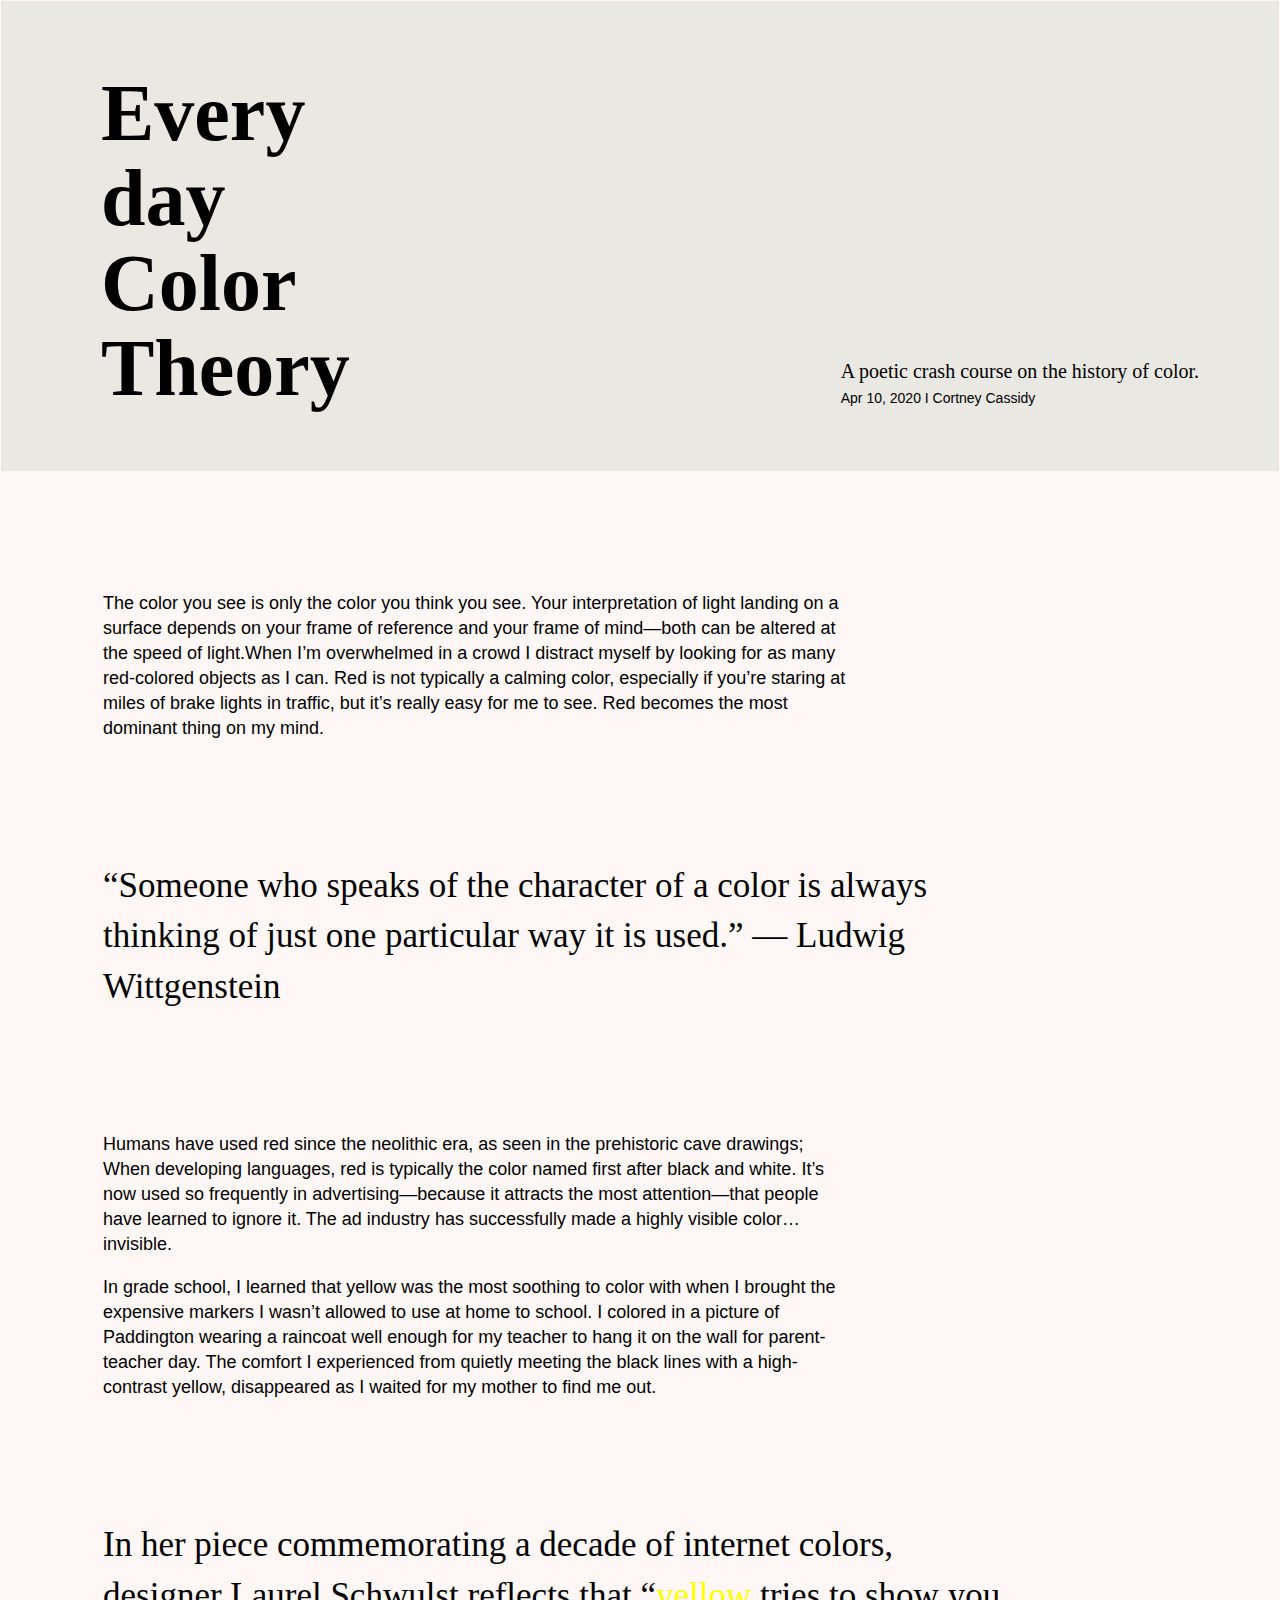
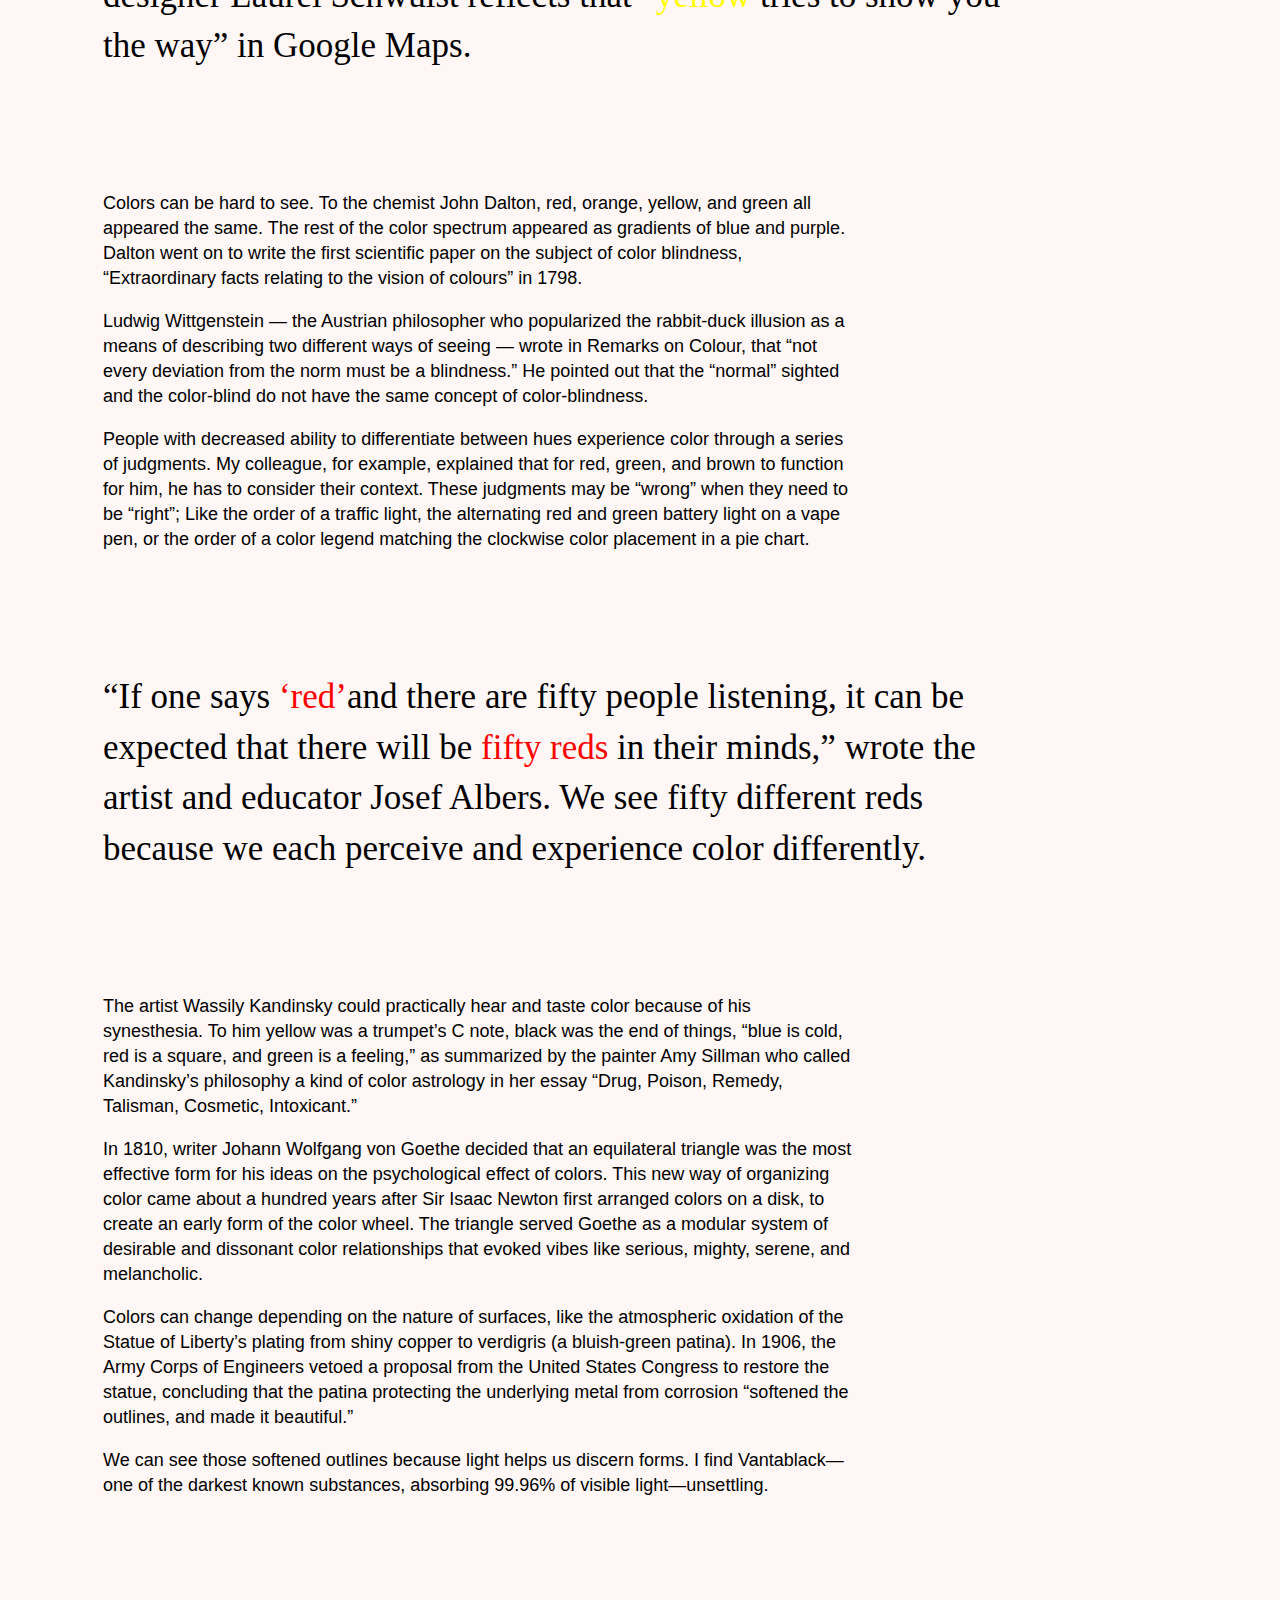
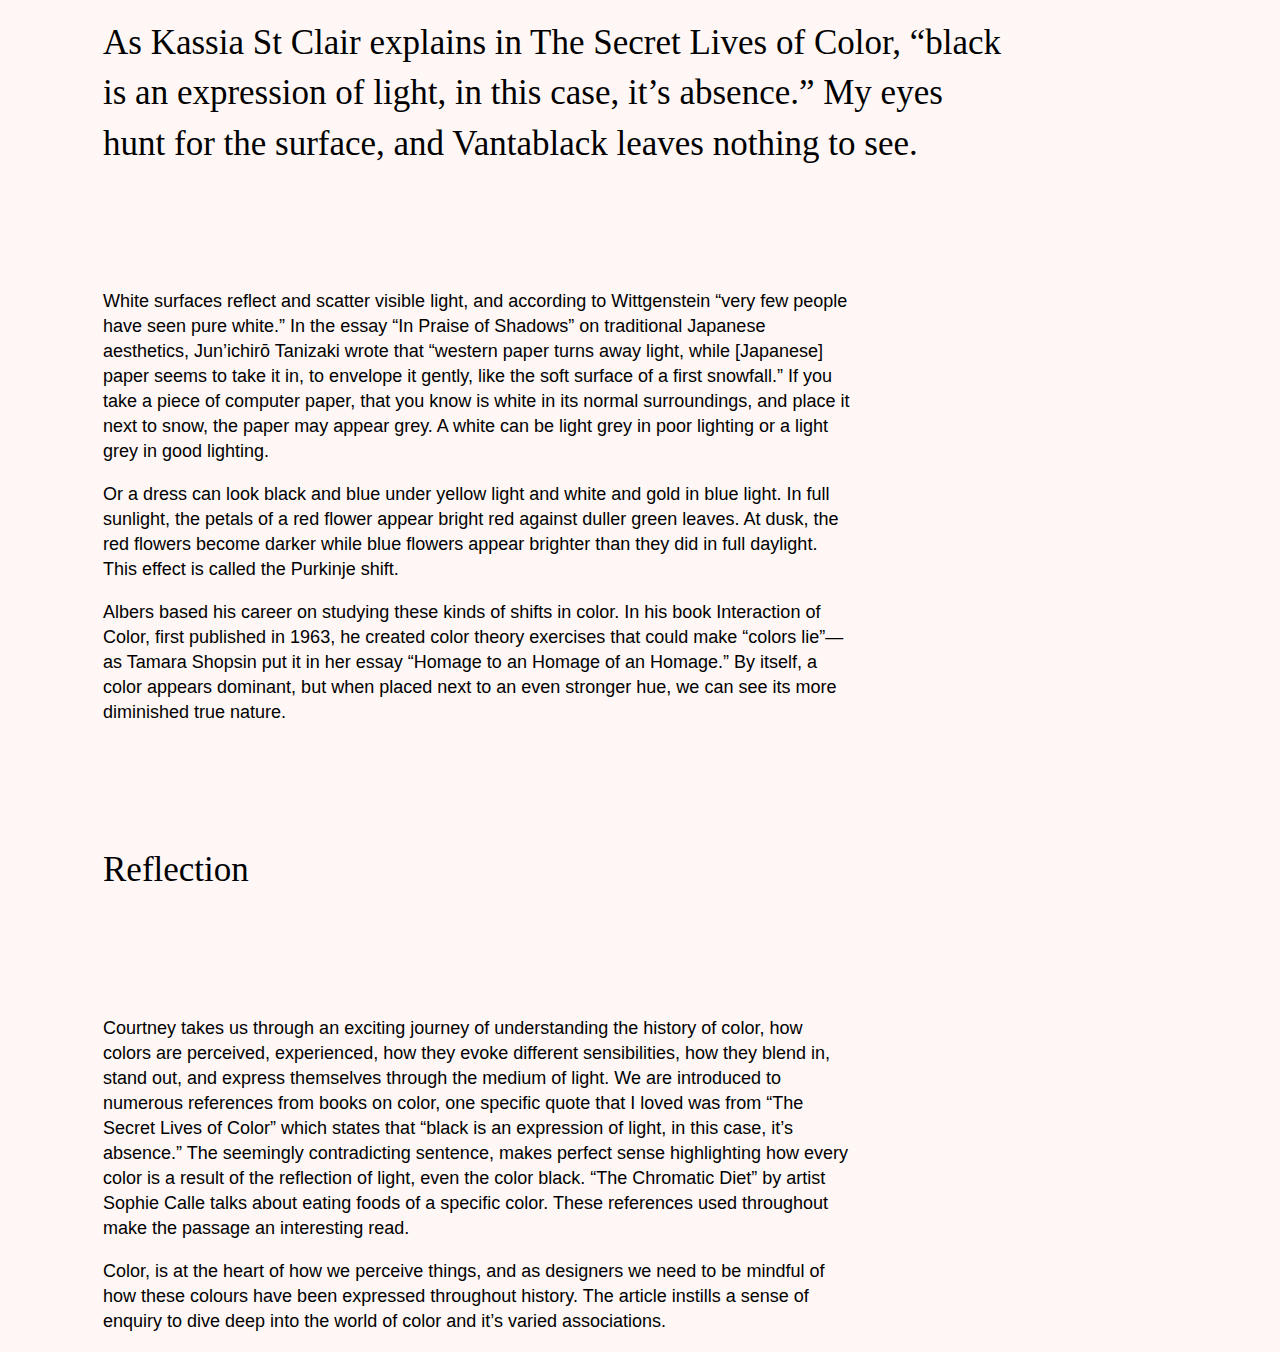
==== color/index.html @ c79f15ef "navigation" ====
<!DOCTYPE html>
<html>

<head>
  <title>Everyday Color Theory</title>
  <link rel="stylesheet" href="style.css" />
  <meta name="viewport" content="width=device-width, initial-scale=1.0">

</head>

<body>
  <div class="heading">
    <h1>Every<br>day <br>Color<br> Theory</h1>
    <p><span id="head">A poetic crash course on the history of color.</span><br> Apr 10, 2020 I Cortney Cassidy</p>
  </div>


  <div class="text">
    <p>The color you see is only the color you think you see. Your interpretation of light landing on a surface
      depends on your frame of reference and your frame of mind—both can be altered at the speed of light.When I’m
      overwhelmed in a crowd I distract myself by looking for as many red-colored objects as I can. Red is not
      typically a calming color, especially if you’re staring at miles of brake lights in traffic, but it’s really
      easy for me to see. Red becomes the most dominant thing on my mind.
    </p>

    <p1 class="topic">“Someone who speaks of the character of a color is always thinking of just one particular way it is used.”
      — Ludwig Wittgenstein
    </p1>

    <p>Humans have used red since the neolithic era, as seen in the prehistoric cave drawings; When developing
      languages, red is typically the color named first after black and white. It’s now used so frequently in
      advertising—because it attracts the most attention—that people have learned to ignore it. The ad industry has
      successfully made a highly visible color…invisible.
    </p>
    <p>In grade school, I learned that yellow was the most soothing to color with when I brought the expensive markers
      I wasn’t allowed to use at home to school. I colored in a picture of Paddington wearing a raincoat well enough
      for my teacher to hang it on the wall for parent-teacher day. The comfort I experienced from quietly meeting the
      black lines with a high-contrast yellow, disappeared as I waited for my mother to find me out.
    </p>

    <p1 >In her piece commemorating a decade of internet colors, designer Laurel Schwulst reflects that “<span id="yellow">yellow</span> tries
      to show you the way” in Google Maps.
    </p1>


    <p>Colors can be hard to see. To the chemist John Dalton, red, orange, yellow, and green all appeared the same.
      The rest of the color spectrum appeared as gradients of blue and purple. Dalton went on to write the first
      scientific paper on the subject of color blindness, “Extraordinary facts relating to the vision of colours” in
      1798.
    </p>
    <p>Ludwig Wittgenstein — the Austrian philosopher who popularized the rabbit-duck illusion as a means of
      describing two different ways of seeing — wrote in Remarks on Colour, that “not every deviation from the norm
      must be a blindness.” He pointed out that the “normal” sighted and the color-blind do not have the same concept
      of color-blindness.
    </p>
    <p>People with decreased ability to differentiate between hues experience color through a series of judgments. My
      colleague, for example, explained that for red, green, and brown to function for him, he has to consider their
      context. These judgments may be “wrong” when they need to be “right”; Like the order of a traffic light, the
      alternating red and green battery light on a vape pen, or the order of a color legend matching the clockwise
      color placement in a pie chart.
    </p>

    <p1 >“If one says <span class="red">‘red’</span>and there are fifty people listening, it can be expected that there will be <span class="red">fifty reds</span> in
      their minds,” wrote the artist and educator Josef Albers. We see fifty different reds because we each perceive
      and experience color differently.
    </p1>

    <p>The artist Wassily Kandinsky could practically hear and taste color because of his synesthesia. To him yellow
      was a trumpet’s C note, black was the end of things, “blue is cold, red is a square, and green is a feeling,” as
      summarized by the painter Amy Sillman who called Kandinsky’s philosophy a kind of color astrology in her essay
      “Drug, Poison, Remedy, Talisman, Cosmetic, Intoxicant.”
    </p>
    <p> In 1810, writer Johann Wolfgang von Goethe decided that an equilateral triangle was the most effective form
      for his ideas on the psychological effect of colors. This new way of organizing color came about a hundred years
      after Sir Isaac Newton first arranged colors on a disk, to create an early form of the color wheel. The triangle
      served Goethe as a modular system of desirable and dissonant color relationships that evoked vibes like serious,
      mighty, serene, and melancholic.
    </p>
    <p>Colors can change depending on the nature of surfaces, like the atmospheric oxidation of the Statue of
      Liberty’s plating from shiny copper to verdigris (a bluish-green patina). In 1906, the Army Corps of Engineers
      vetoed a proposal from the United States Congress to restore the statue, concluding that the patina protecting
      the underlying metal from corrosion “softened the outlines, and made it beautiful.”
    </p>
    <p>We can see those softened outlines because light helps us discern forms. I find Vantablack—one of the darkest
      known substances, absorbing 99.96% of visible light—unsettling.
    </p>

    <p1 >As Kassia St Clair explains in The Secret Lives of Color, “black is an expression of light, in this case, it’s
      absence.” My eyes hunt for the surface, and Vantablack leaves nothing to see.
    </p1>

    <p> White surfaces reflect and scatter visible light, and according to Wittgenstein “very few people have seen
      pure white.” In the essay “In Praise of Shadows” on traditional Japanese aesthetics, Jun’ichirō Tanizaki wrote
      that “western paper turns away light, while [Japanese] paper seems to take it in, to envelope it gently, like
      the soft surface of a first snowfall.” If you take a piece of computer paper, that you know is white in its
      normal surroundings, and place it next to snow, the paper may appear grey. A white can be light grey in poor
      lighting or a light grey in good lighting.
    </p>
    <p>Or a dress can look black and blue under yellow light and white and gold in blue light. In full sunlight, the
      petals of a red flower appear bright red against duller green leaves. At dusk, the red flowers become darker
      while blue flowers appear brighter than they did in full daylight. This effect is called the Purkinje shift.
    </p>
    <p>Albers based his career on studying these kinds of shifts in color. In his book Interaction of Color, first
      published in 1963, he created color theory exercises that could make “colors lie”—as Tamara Shopsin put it in
      her essay “Homage to an Homage of an Homage.” By itself, a color appears dominant, but when placed next to an
      even stronger hue, we can see its more diminished true nature.
    </p>

    <p1 class="topic">Reflection</p1>

    <p>Courtney takes us through an exciting journey of understanding the history of color, how colors are perceived,
      experienced, how they evoke different sensibilities, how they blend in, stand out, and express themselves
      through the medium of light. We are introduced to numerous references from books on color, one specific quote
      that I loved was from “The Secret Lives of Color” which states that “black is an expression of light, in this
      case, it’s absence.” The seemingly contradicting sentence, makes perfect sense highlighting how every color is a
      result of the reflection of light, even the color black. “The Chromatic Diet” by artist Sophie Calle talks about
      eating foods of a specific color. These references used throughout make the passage an interesting read.
    </p>
    <p>Color, is at the heart of how we perceive things, and as designers we need to be mindful of how these colours
      have been expressed throughout history. The article instills a sense of enquiry to dive deep into the world of
      color and it’s varied associations.
    </p>
  </div>

</body>

</html>
---- color/style.css ----
@font-face {
  font-family: 'ClashDisplay-Medium';
  src: url('fonts/ClashDisplay-Medium.woff2') format('woff2'),
       url('fonts/ClashDisplay-Medium.woff') format('woff'),
       url('fonts/ClashDisplay-Medium.ttf') format('truetype');
       font-weight: 500;
       font-display: swap;
       font-style: normal;
}

@font-face {
  font-family: 'ClashDisplay-Semibold';
  src: url('../fonts/ClashDisplay-Semibold.woff2') format('woff2'),
       url('../fonts/ClashDisplay-Semibold.woff') format('woff'),
       url('../fonts/ClashDisplay-Semibold.ttf') format('truetype');
       font-weight: 600;
       font-display: swap;
       font-style: normal;
}


h1{
  font-family: ClashDisplay-Semibold;
  font-style: normal;
  font-size: 80px;
  position: absolute;
  bottom: 60px;
  left:100px;
  margin: 0px;
  line-height: 85px;
}

.heading{
  margin: -7px;
  position: relative;
  height: 470px;
  background-color:#EAE8E3 ;
  margin-bottom: 120px;
}



.heading p{
  font-family: Arial,sans-serif;
  font-style: normal;
  font-size: 14px;
  position: absolute;
  bottom: 60px;
  right: 80px;
  margin: 0px;
 
}

#yellow{
  color: yellow;
}

.red{
  color: red;
}

#head{
  font-family: ClashDisplay-Medium;
  font-size: 20px;
}


body {
  background-color: #FFF7F5;
}

.text{
  
  background-color: #FFF7F5;
  margin: 0px 95px;
}

p {
  max-width: 750px;
  font-family: Arial,sans-serif;
  font-style: normal;
  font-size: 18px;
  line-height: 25px;
  color: black;
  
}
p1 {
  max-width: 900px;
  font-family: ClashDisplay-Medium;
  font-style: normal;
  font-size: 35px;
  line-height: 1.44em;
  color: black;
  margin: 120px 0px;
  display: block;
 }
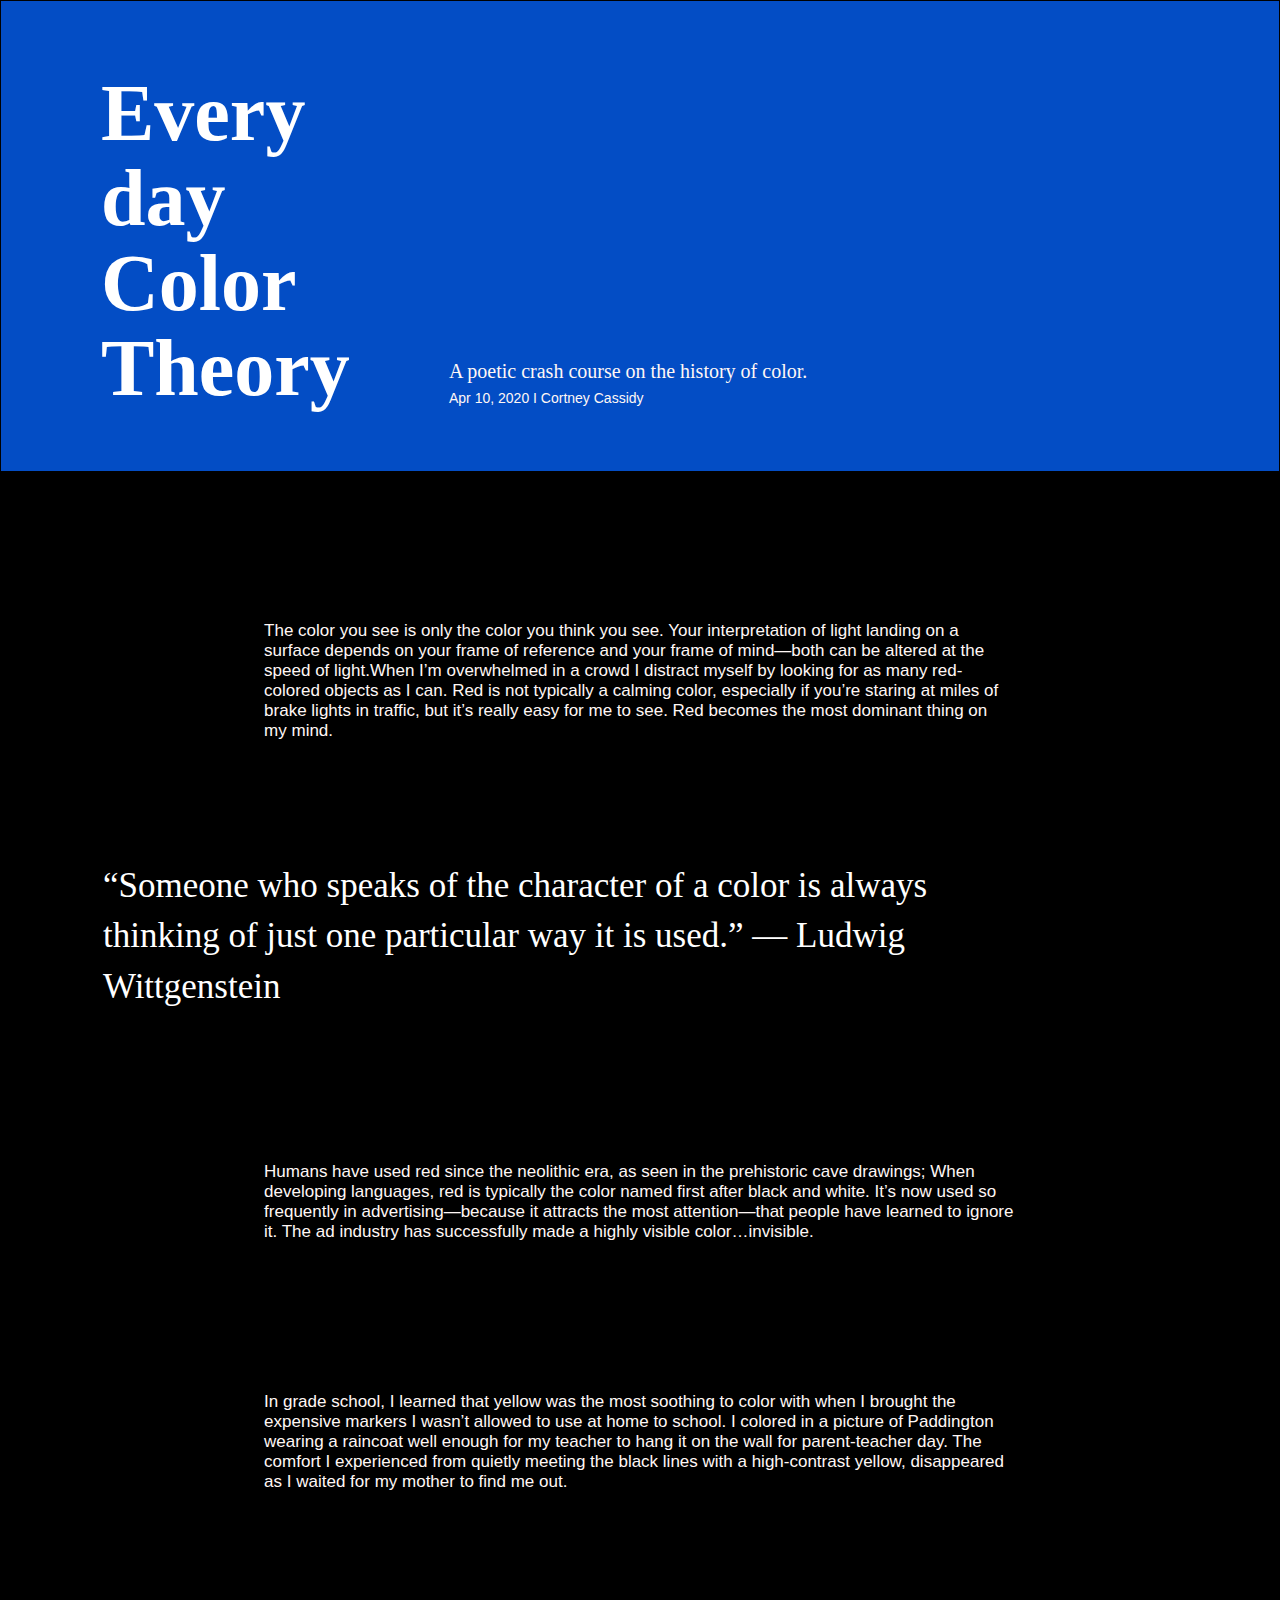
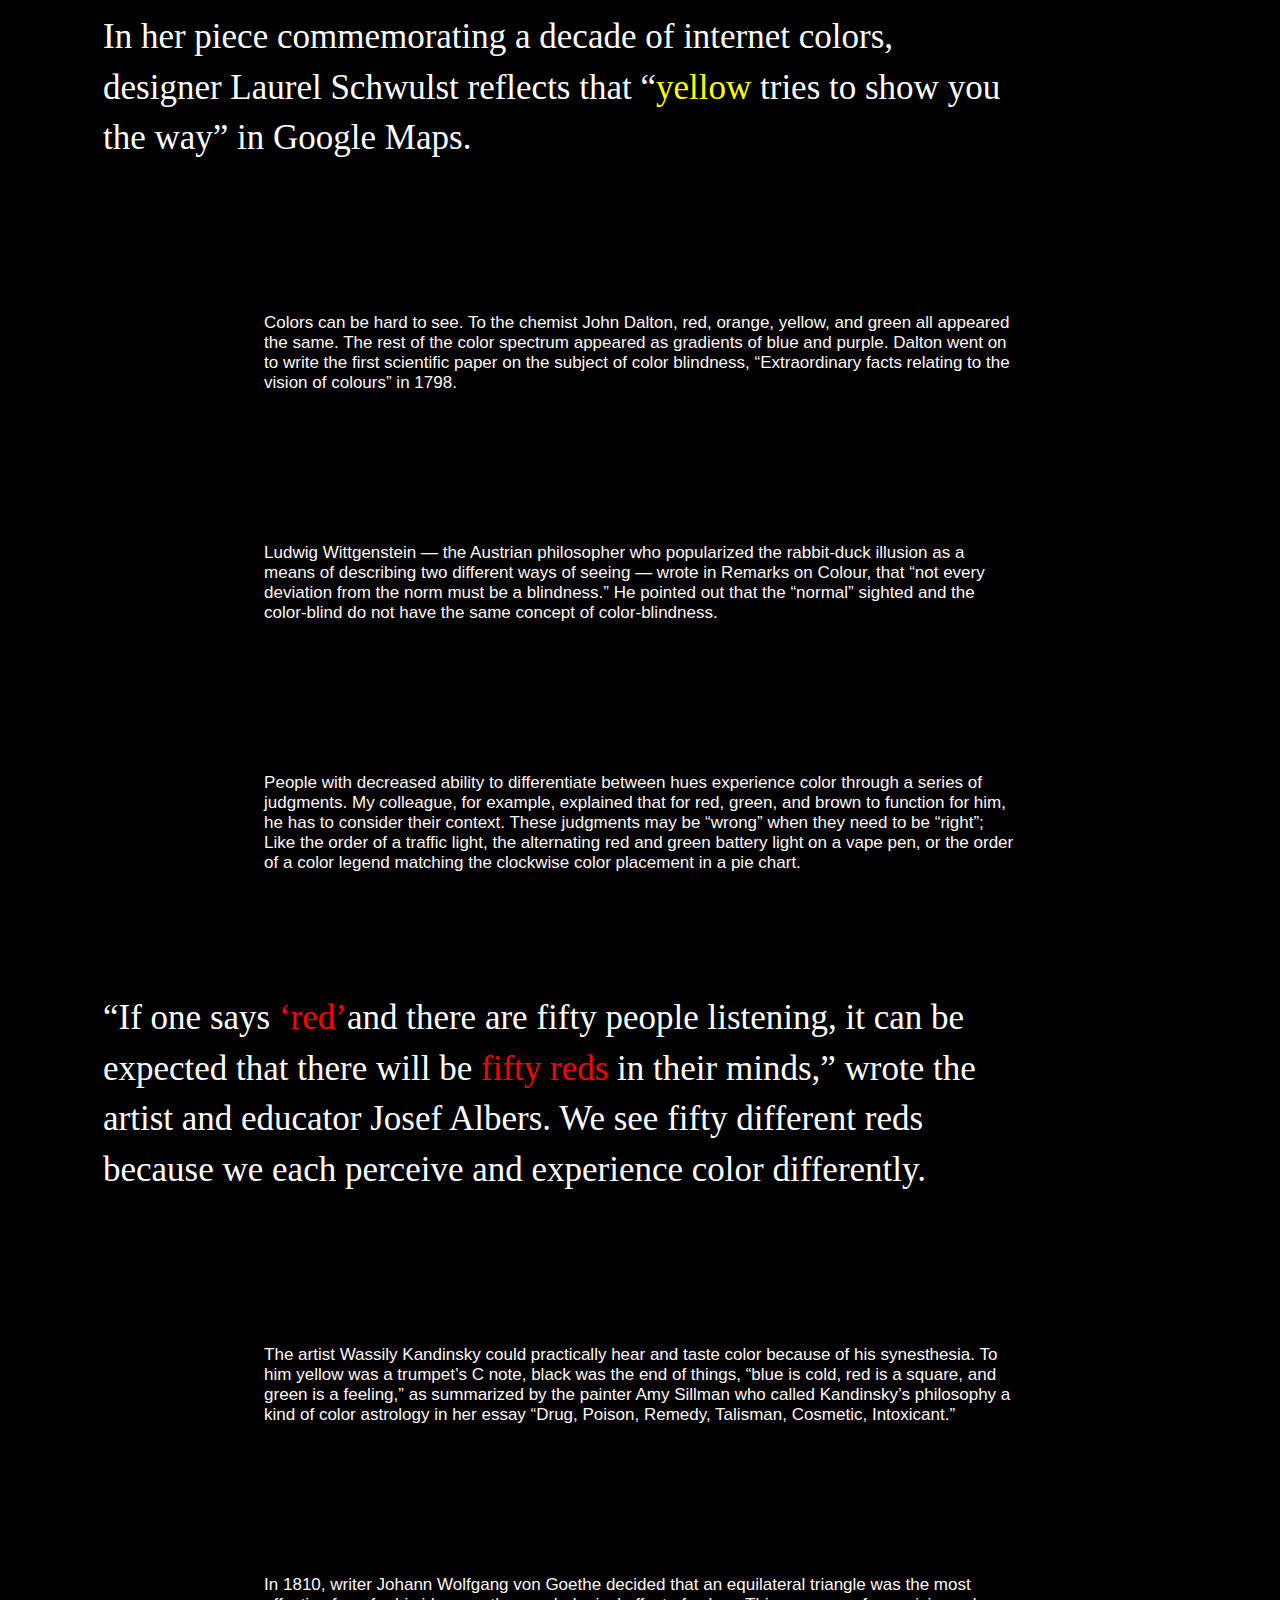
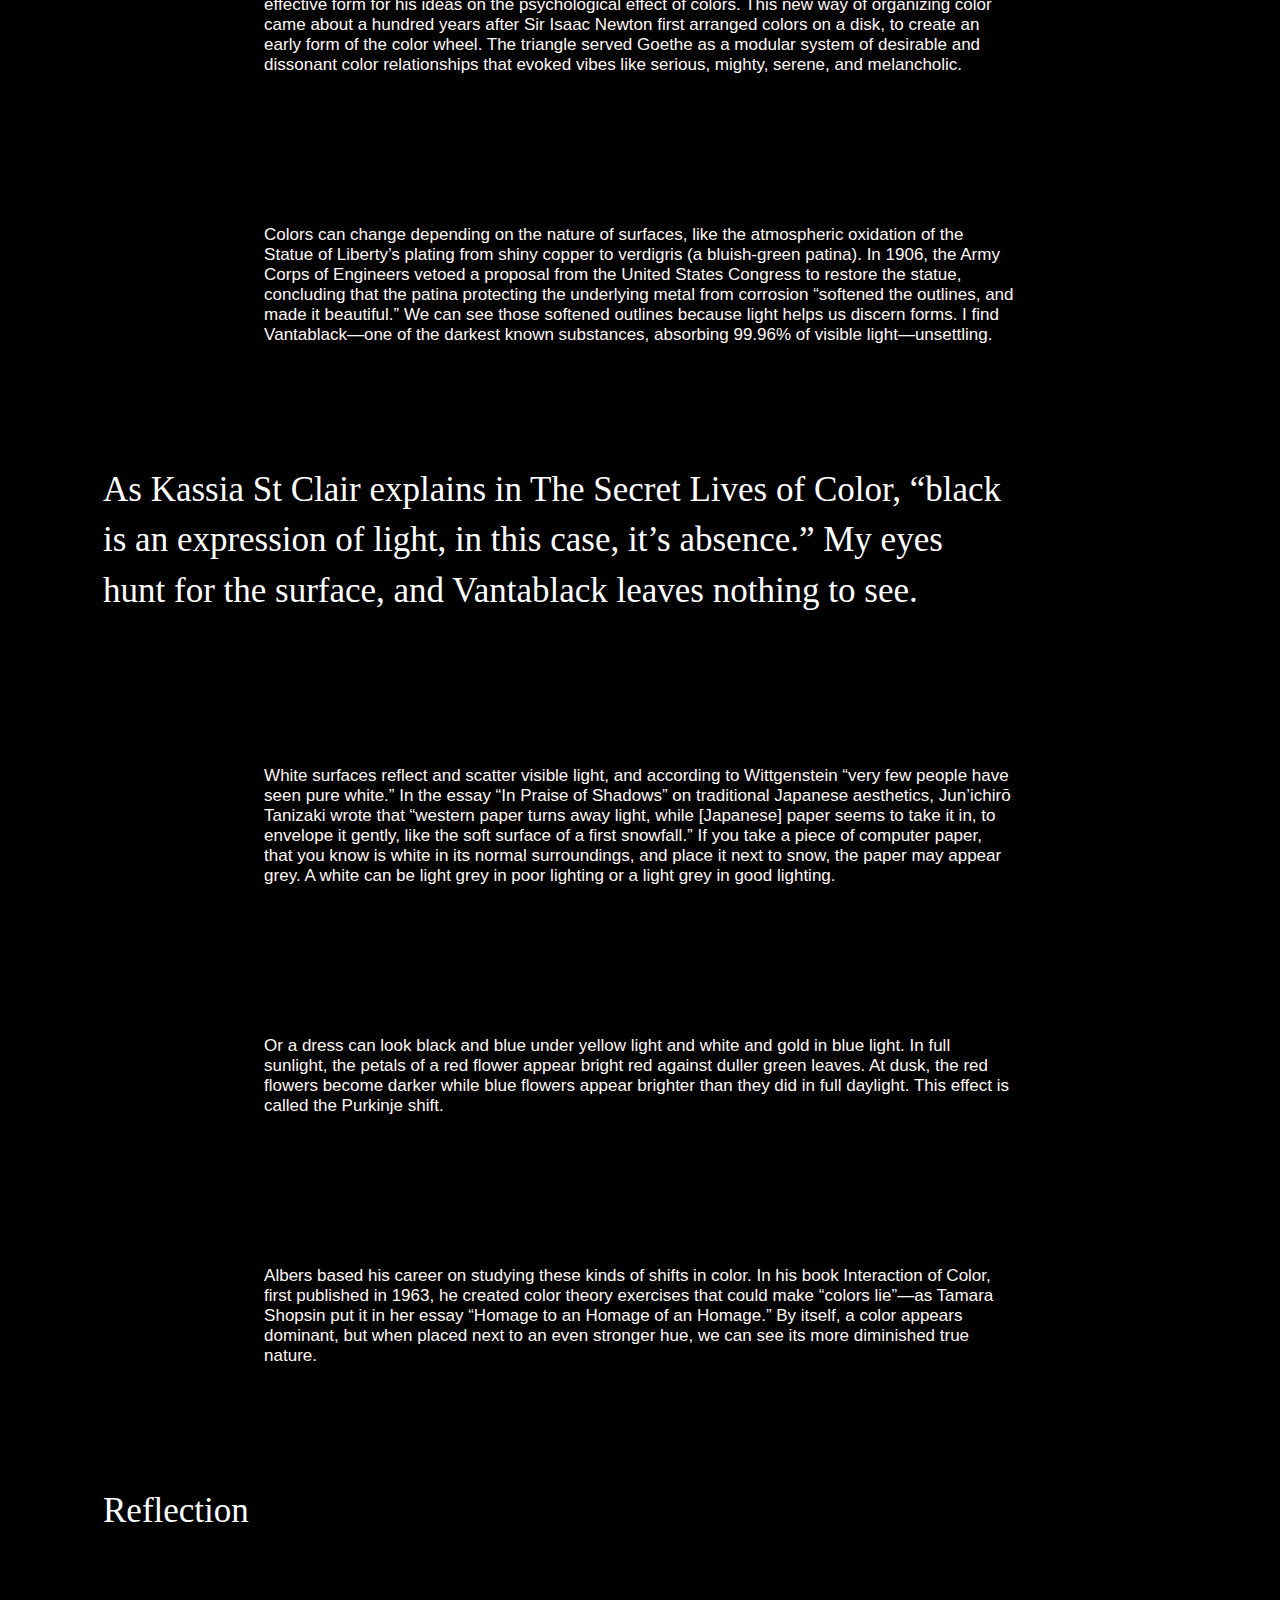
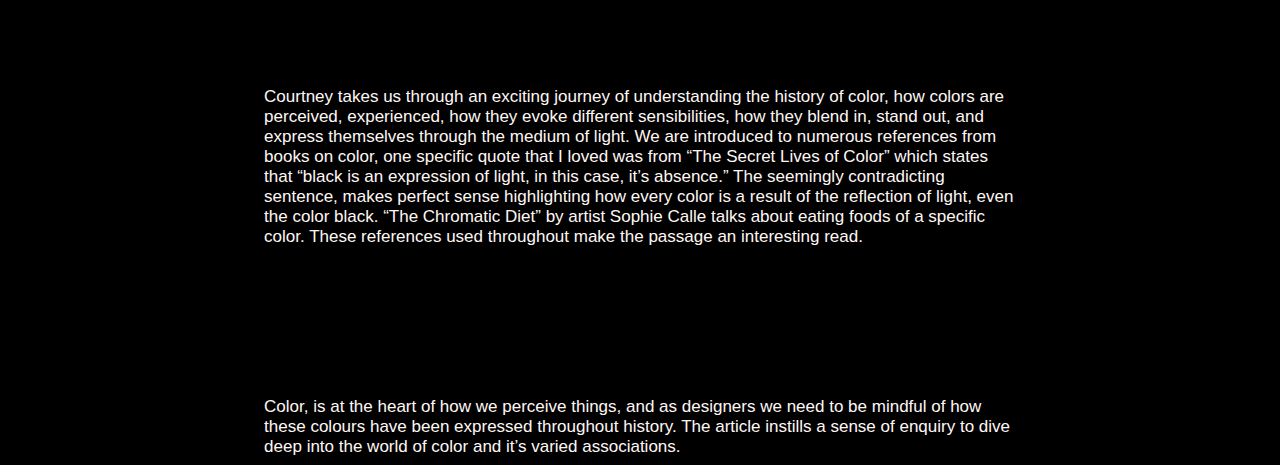
==== commit a3e4a505: "Color internal page" ====
--- a/color/index.html
+++ b/color/index.html
@@ -5,6 +5,7 @@
   <title>Everyday Color Theory</title>
   <link rel="stylesheet" href="style.css" />
   <meta name="viewport" content="width=device-width, initial-scale=1.0">
+  <link href="https://api.fontshare.com/v2/css?f[]=clash-display@200,400,700,500,600,1,300&display=swap" rel="stylesheet">
 
 </head>
 
@@ -16,110 +17,116 @@
 
 
   <div class="text">
-    <p>The color you see is only the color you think you see. Your interpretation of light landing on a surface
+    <div class="body">The color you see is only the color you think you see. Your interpretation of light landing on a surface
       depends on your frame of reference and your frame of mind—both can be altered at the speed of light.When I’m
       overwhelmed in a crowd I distract myself by looking for as many red-colored objects as I can. Red is not
       typically a calming color, especially if you’re staring at miles of brake lights in traffic, but it’s really
       easy for me to see. Red becomes the most dominant thing on my mind.
-    </p>
+    </div>
 
     <p1 class="topic">“Someone who speaks of the character of a color is always thinking of just one particular way it is used.”
       — Ludwig Wittgenstein
     </p1>
 
-    <p>Humans have used red since the neolithic era, as seen in the prehistoric cave drawings; When developing
+    <div class="body">Humans have used red since the neolithic era, as seen in the prehistoric cave drawings; When developing
       languages, red is typically the color named first after black and white. It’s now used so frequently in
       advertising—because it attracts the most attention—that people have learned to ignore it. The ad industry has
       successfully made a highly visible color…invisible.
-    </p>
-    <p>In grade school, I learned that yellow was the most soothing to color with when I brought the expensive markers
+    </div>
+
+    <div class="body">In grade school, I learned that yellow was the most soothing to color with when I brought the expensive markers
       I wasn’t allowed to use at home to school. I colored in a picture of Paddington wearing a raincoat well enough
       for my teacher to hang it on the wall for parent-teacher day. The comfort I experienced from quietly meeting the
       black lines with a high-contrast yellow, disappeared as I waited for my mother to find me out.
-    </p>
+    </div>
 
     <p1 >In her piece commemorating a decade of internet colors, designer Laurel Schwulst reflects that “<span id="yellow">yellow</span> tries
       to show you the way” in Google Maps.
     </p1>
 
 
-    <p>Colors can be hard to see. To the chemist John Dalton, red, orange, yellow, and green all appeared the same.
+    <div class="body">Colors can be hard to see. To the chemist John Dalton, red, orange, yellow, and green all appeared the same.
       The rest of the color spectrum appeared as gradients of blue and purple. Dalton went on to write the first
       scientific paper on the subject of color blindness, “Extraordinary facts relating to the vision of colours” in
       1798.
-    </p>
-    <p>Ludwig Wittgenstein — the Austrian philosopher who popularized the rabbit-duck illusion as a means of
+    </div>
+
+    <div class="body">Ludwig Wittgenstein — the Austrian philosopher who popularized the rabbit-duck illusion as a means of
       describing two different ways of seeing — wrote in Remarks on Colour, that “not every deviation from the norm
       must be a blindness.” He pointed out that the “normal” sighted and the color-blind do not have the same concept
       of color-blindness.
-    </p>
-    <p>People with decreased ability to differentiate between hues experience color through a series of judgments. My
+    </div>
+
+    <div class="body">People with decreased ability to differentiate between hues experience color through a series of judgments. My
       colleague, for example, explained that for red, green, and brown to function for him, he has to consider their
       context. These judgments may be “wrong” when they need to be “right”; Like the order of a traffic light, the
       alternating red and green battery light on a vape pen, or the order of a color legend matching the clockwise
       color placement in a pie chart.
-    </p>
+    </div>
 
     <p1 >“If one says <span class="red">‘red’</span>and there are fifty people listening, it can be expected that there will be <span class="red">fifty reds</span> in
       their minds,” wrote the artist and educator Josef Albers. We see fifty different reds because we each perceive
       and experience color differently.
     </p1>
 
-    <p>The artist Wassily Kandinsky could practically hear and taste color because of his synesthesia. To him yellow
+    <div class="body">The artist Wassily Kandinsky could practically hear and taste color because of his synesthesia. To him yellow
       was a trumpet’s C note, black was the end of things, “blue is cold, red is a square, and green is a feeling,” as
       summarized by the painter Amy Sillman who called Kandinsky’s philosophy a kind of color astrology in her essay
       “Drug, Poison, Remedy, Talisman, Cosmetic, Intoxicant.”
-    </p>
-    <p> In 1810, writer Johann Wolfgang von Goethe decided that an equilateral triangle was the most effective form
+    </div>
+
+    <div class="body">In 1810, writer Johann Wolfgang von Goethe decided that an equilateral triangle was the most effective form
       for his ideas on the psychological effect of colors. This new way of organizing color came about a hundred years
       after Sir Isaac Newton first arranged colors on a disk, to create an early form of the color wheel. The triangle
       served Goethe as a modular system of desirable and dissonant color relationships that evoked vibes like serious,
       mighty, serene, and melancholic.
-    </p>
-    <p>Colors can change depending on the nature of surfaces, like the atmospheric oxidation of the Statue of
+    </div>
+
+    <div class="body">Colors can change depending on the nature of surfaces, like the atmospheric oxidation of the Statue of
       Liberty’s plating from shiny copper to verdigris (a bluish-green patina). In 1906, the Army Corps of Engineers
       vetoed a proposal from the United States Congress to restore the statue, concluding that the patina protecting
-      the underlying metal from corrosion “softened the outlines, and made it beautiful.”
-    </p>
-    <p>We can see those softened outlines because light helps us discern forms. I find Vantablack—one of the darkest
+      the underlying metal from corrosion “softened the outlines, and made it beautiful.” We can see those softened outlines because light helps us discern forms. I find Vantablack—one of the darkest
       known substances, absorbing 99.96% of visible light—unsettling.
-    </p>
+    </div>
 
     <p1 >As Kassia St Clair explains in The Secret Lives of Color, “black is an expression of light, in this case, it’s
       absence.” My eyes hunt for the surface, and Vantablack leaves nothing to see.
     </p1>
 
-    <p> White surfaces reflect and scatter visible light, and according to Wittgenstein “very few people have seen
+    <div class="body"> White surfaces reflect and scatter visible light, and according to Wittgenstein “very few people have seen
       pure white.” In the essay “In Praise of Shadows” on traditional Japanese aesthetics, Jun’ichirō Tanizaki wrote
       that “western paper turns away light, while [Japanese] paper seems to take it in, to envelope it gently, like
       the soft surface of a first snowfall.” If you take a piece of computer paper, that you know is white in its
       normal surroundings, and place it next to snow, the paper may appear grey. A white can be light grey in poor
       lighting or a light grey in good lighting.
-    </p>
-    <p>Or a dress can look black and blue under yellow light and white and gold in blue light. In full sunlight, the
+    </div>
+    
+    <div class="body">Or a dress can look black and blue under yellow light and white and gold in blue light. In full sunlight, the
       petals of a red flower appear bright red against duller green leaves. At dusk, the red flowers become darker
       while blue flowers appear brighter than they did in full daylight. This effect is called the Purkinje shift.
-    </p>
-    <p>Albers based his career on studying these kinds of shifts in color. In his book Interaction of Color, first
+    </div>
+    
+    <div class="body">Albers based his career on studying these kinds of shifts in color. In his book Interaction of Color, first
       published in 1963, he created color theory exercises that could make “colors lie”—as Tamara Shopsin put it in
       her essay “Homage to an Homage of an Homage.” By itself, a color appears dominant, but when placed next to an
       even stronger hue, we can see its more diminished true nature.
-    </p>
+    </div>
 
     <p1 class="topic">Reflection</p1>
 
-    <p>Courtney takes us through an exciting journey of understanding the history of color, how colors are perceived,
+    <div class="body">Courtney takes us through an exciting journey of understanding the history of color, how colors are perceived,
       experienced, how they evoke different sensibilities, how they blend in, stand out, and express themselves
       through the medium of light. We are introduced to numerous references from books on color, one specific quote
       that I loved was from “The Secret Lives of Color” which states that “black is an expression of light, in this
       case, it’s absence.” The seemingly contradicting sentence, makes perfect sense highlighting how every color is a
       result of the reflection of light, even the color black. “The Chromatic Diet” by artist Sophie Calle talks about
       eating foods of a specific color. These references used throughout make the passage an interesting read.
-    </p>
-    <p>Color, is at the heart of how we perceive things, and as designers we need to be mindful of how these colours
+      </div>
+    
+    <div class="body">Color, is at the heart of how we perceive things, and as designers we need to be mindful of how these colours
       have been expressed throughout history. The article instills a sense of enquiry to dive deep into the world of
       color and it’s varied associations.
-    </p>
+    </div>
   </div>
 
 </body>
--- a/color/style.css
+++ b/color/style.css
@@ -1,27 +1,39 @@
+/* Variables */
 
+:root {
+  --body: 12px;
+  --nav: calc(var(--body)*1)
+  --heading: calc(var(--body)*2.11);
+  --author: calc(var(--body));
+  --smallspacing: 18px;
+  --mediumspacing: 32px;
+  --largespacing: 52px;}
 
-@font-face {
-  font-family: 'ClashDisplay-Medium';
-  src: url('fonts/ClashDisplay-Medium.woff2') format('woff2'),
-       url('fonts/ClashDisplay-Medium.woff') format('woff'),
-       url('fonts/ClashDisplay-Medium.ttf') format('truetype');
-       font-weight: 500;
-       font-display: swap;
-       font-style: normal;
-}
+@media (min-width: 768px) {
+  :root {
+  --body: 17px;
+  --nav: calc(var(--body)*1.5);
+  --heading: calc(var(--body)*4);
+  --author: calc(var(--body)*1);
+  --smallspacing: 32px;
+  --mediumspacing: 52px;
+  --largespacing: 150px;}}
 
-@font-face {
-  font-family: 'ClashDisplay-Semibold';
-  src: url('../fonts/ClashDisplay-Semibold.woff2') format('woff2'),
-       url('../fonts/ClashDisplay-Semibold.woff') format('woff'),
-       url('../fonts/ClashDisplay-Semibold.ttf') format('truetype');
-       font-weight: 600;
-       font-display: swap;
-       font-style: normal;
-}
+.body{
+  font-family: 'Poppins', sans-serif;
+  font-weight: 200;
+  font-size: var(--body);
+  line-height: auto;
+  max-width: 750px;
+  margin-left: 15%;
+  margin-right: auto;
+  margin-top: var(--largespacing);
+  width: 88%;
+  color: #FFF7F5;
+  }
+  
 
-
-h1{
+  h1{
   font-family: ClashDisplay-Semibold;
   font-style: normal;
   font-size: 80px;
@@ -30,13 +42,15 @@
   left:100px;
   margin: 0px;
   line-height: 85px;
+  color: white;
 }
 
 .heading{
   margin: -7px;
   position: relative;
   height: 470px;
-  background-color:#EAE8E3 ;
+  font-size: var(--heading);
+  background-color:#034DC5 ;
   margin-bottom: 120px;
 }
 
@@ -68,12 +82,12 @@
 
 
 body {
-  background-color: #FFF7F5;
+  background-color: #000000;
 }
 
 .text{
   
-  background-color: #FFF7F5;
+  background-color: #000000;
   margin: 0px 95px;
 }
 
@@ -83,18 +97,35 @@
   font-style: normal;
   font-size: 18px;
   line-height: 25px;
-  color: black;
+  color: white;
   
 }
+
+p {
+  font-family: 'Poppins', sans-serif;
+  font-weight: 200;
+  font-size: var(--body);
+  line-height: auto;
+  max-width: 750px;
+  margin-left: auto;
+  margin-right: auto;
+  margin-top: var(--largespacing);
+  width: 88%;
+  color: #FFF7F5;
+}
+
 p1 {
   max-width: 900px;
   font-family: ClashDisplay-Medium;
   font-style: normal;
   font-size: 35px;
   line-height: 1.44em;
-  color: black;
+  color: white;
   margin: 120px 0px;
   display: block;
  }
 
- +
+
+
+
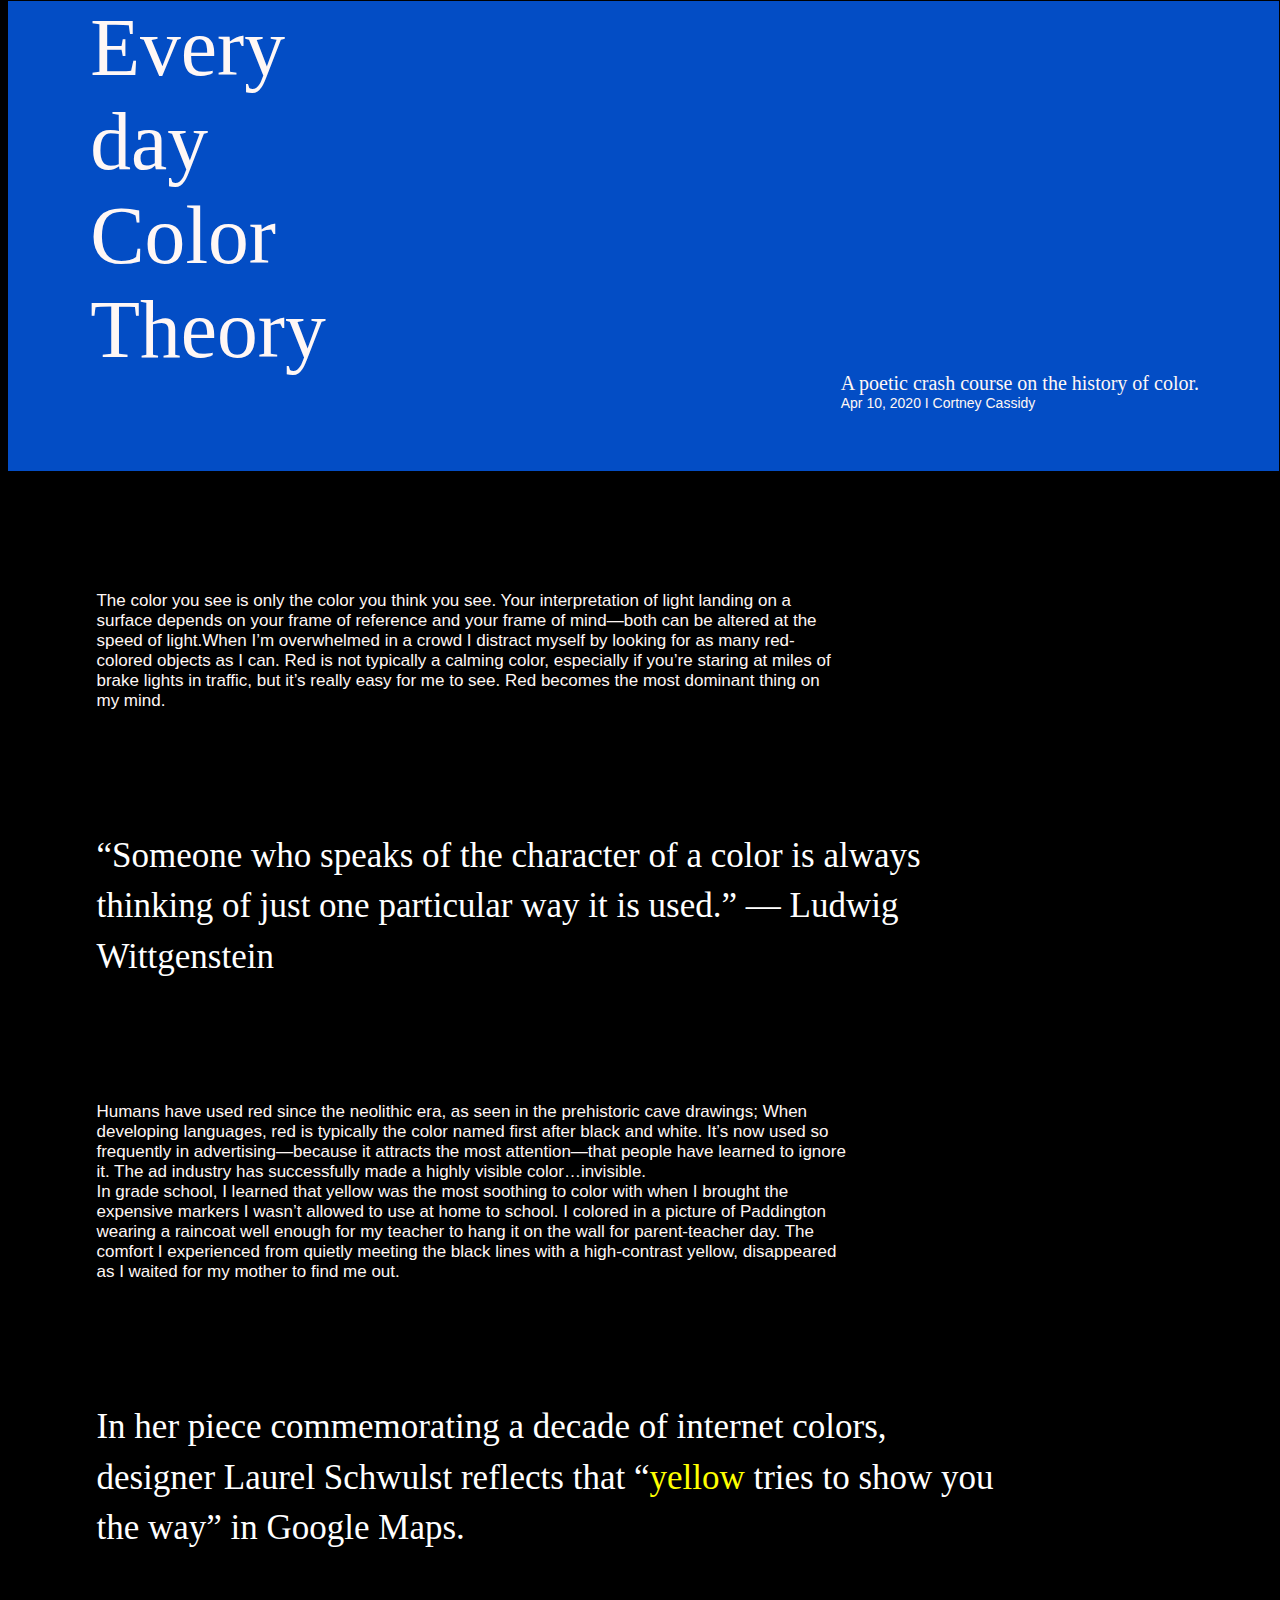
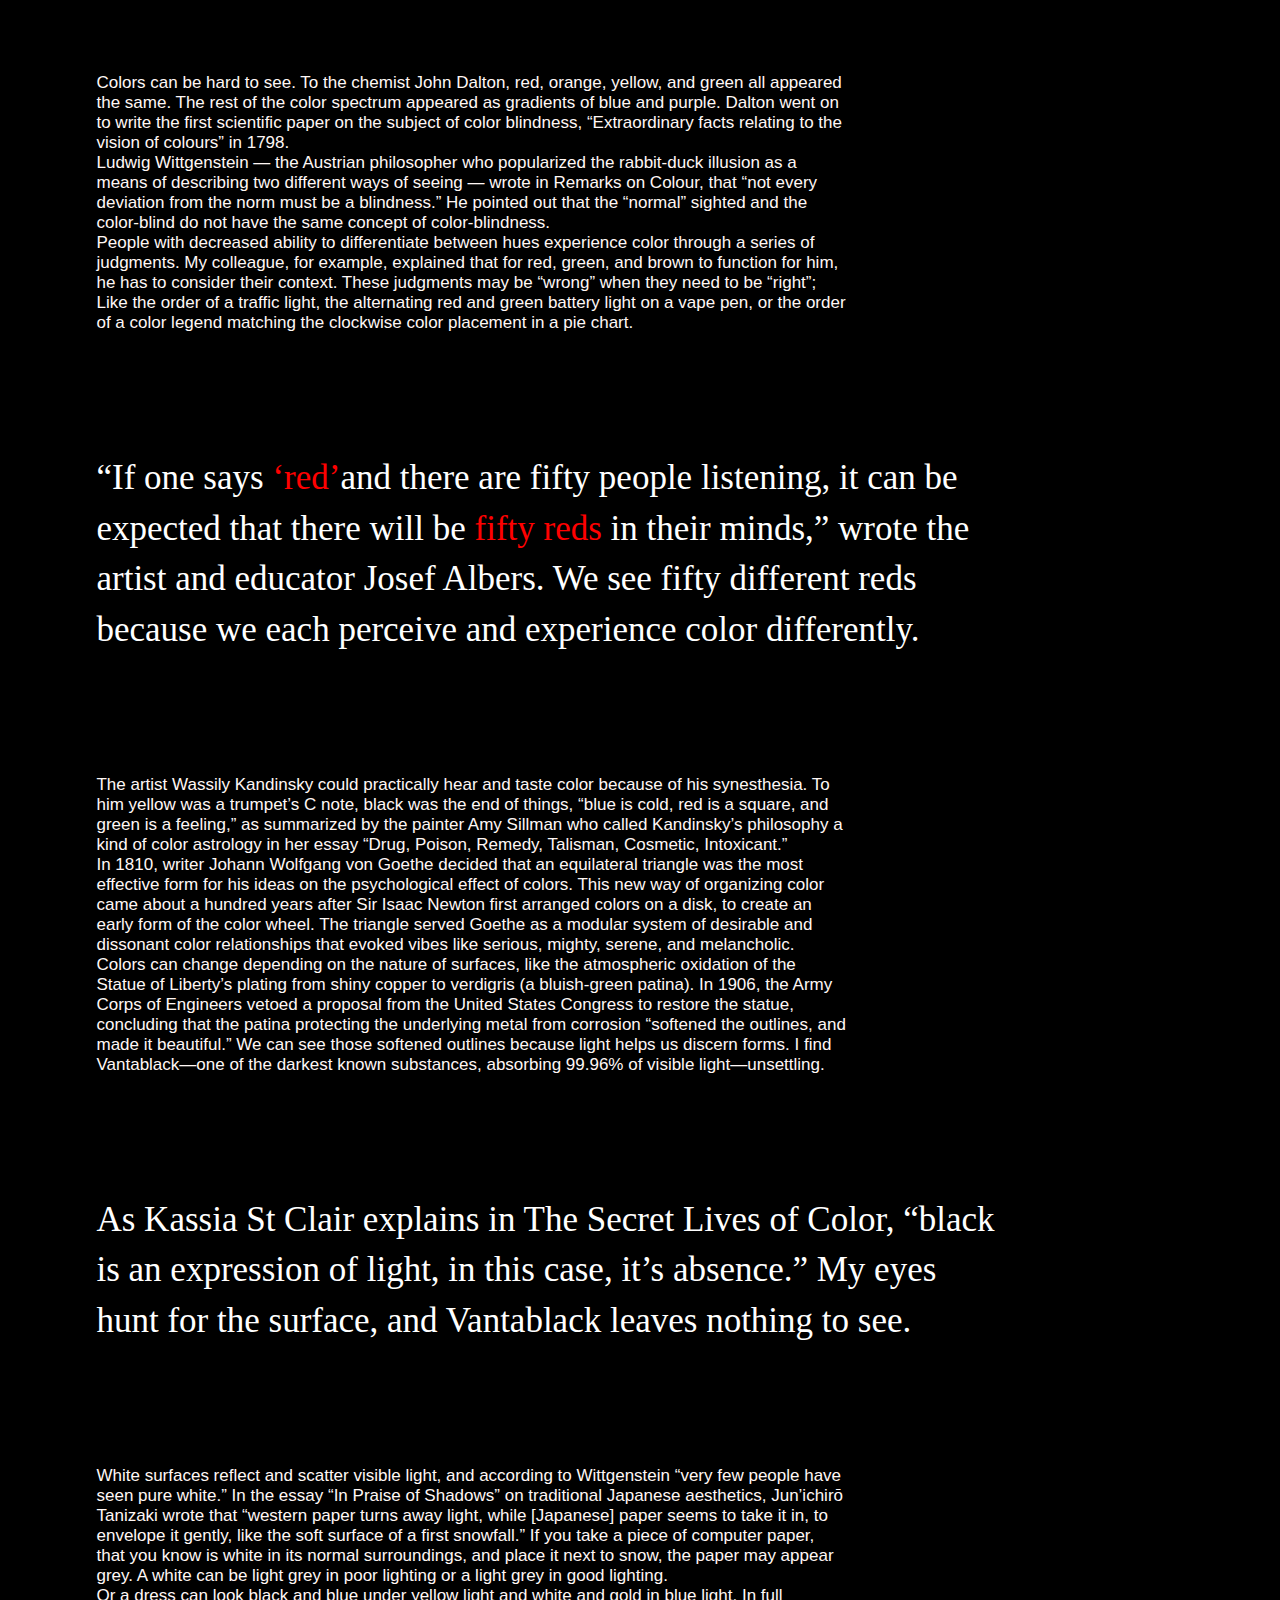
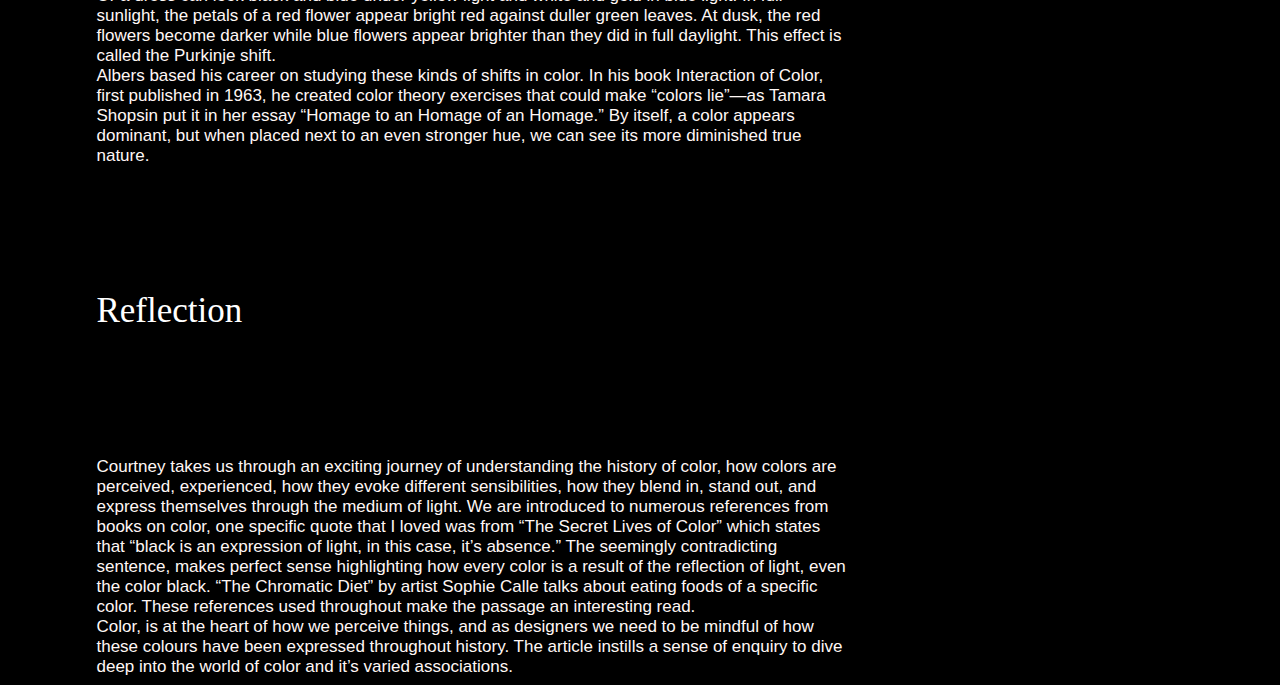
==== commit cfe120ed: "Nav bar changes" ====
--- a/color/index.html
+++ b/color/index.html
@@ -10,8 +10,8 @@
 </head>
 
 <body>
-  <div class="heading">
-    <h1>Every<br>day <br>Color<br> Theory</h1>
+  <div class="heading" style="padding-left:6.5%">
+    Every<br>day <br>Color<br> Theory
     <p><span id="head">A poetic crash course on the history of color.</span><br> Apr 10, 2020 I Cortney Cassidy</p>
   </div>
 
--- a/color/style.css
+++ b/color/style.css
@@ -1,37 +1,42 @@
 /* Variables */
 
 :root {
-  --body: 12px;
-  --nav: calc(var(--body)*1)
-  --heading: calc(var(--body)*2.11);
-  --author: calc(var(--body));
-  --smallspacing: 18px;
-  --mediumspacing: 32px;
-  --largespacing: 52px;}
+  --body: 16px;
+  --heading: calc(var(--body)*3)
+ }
 
-@media (min-width: 768px) {
-  :root {
+@media (min-width: 768px) { 
+  :root { 
   --body: 17px;
-  --nav: calc(var(--body)*1.5);
-  --heading: calc(var(--body)*4);
-  --author: calc(var(--body)*1);
-  --smallspacing: 32px;
-  --mediumspacing: 52px;
-  --largespacing: 150px;}}
+  --heading: calc(var(--body)*4.8)
 
-.body{
+  }
+}
+
+.body {
   font-family: 'Poppins', sans-serif;
   font-weight: 200;
   font-size: var(--body);
   line-height: auto;
   max-width: 750px;
-  margin-left: 15%;
   margin-right: auto;
   margin-top: var(--largespacing);
   width: 88%;
   color: #FFF7F5;
   }
   
+.heading {
+  font-family: ClashDisplay-Medium;
+  font-style: normal;
+  margin: -7px;
+  position: relative;
+  height: 470px;
+  font-size: var(--heading);
+  margin-bottom: 120px;
+  line-height: auto;
+  margin-left: 7%;
+  color: #FFF7F5;
+  }
 
   h1{
   font-family: ClashDisplay-Semibold;
@@ -44,16 +49,6 @@
   line-height: 85px;
   color: white;
 }
-
-.heading{
-  margin: -7px;
-  position: relative;
-  height: 470px;
-  font-size: var(--heading);
-  background-color:#034DC5 ;
-  margin-bottom: 120px;
-}
-
 
 
 .heading p{
@@ -86,32 +81,13 @@
 }
 
 .text{
-  
   background-color: #000000;
-  margin: 0px 95px;
+  margin-left: 7%;
 }
 
-p {
-  max-width: 750px;
-  font-family: Arial,sans-serif;
-  font-style: normal;
-  font-size: 18px;
-  line-height: 25px;
-  color: white;
-  
-}
-
-p {
-  font-family: 'Poppins', sans-serif;
-  font-weight: 200;
-  font-size: var(--body);
-  line-height: auto;
-  max-width: 750px;
-  margin-left: auto;
-  margin-right: auto;
-  margin-top: var(--largespacing);
-  width: 88%;
-  color: #FFF7F5;
+.heading{ 
+  background-color: #034DC5;
+  margin-left: 0px;
 }
 
 p1 {
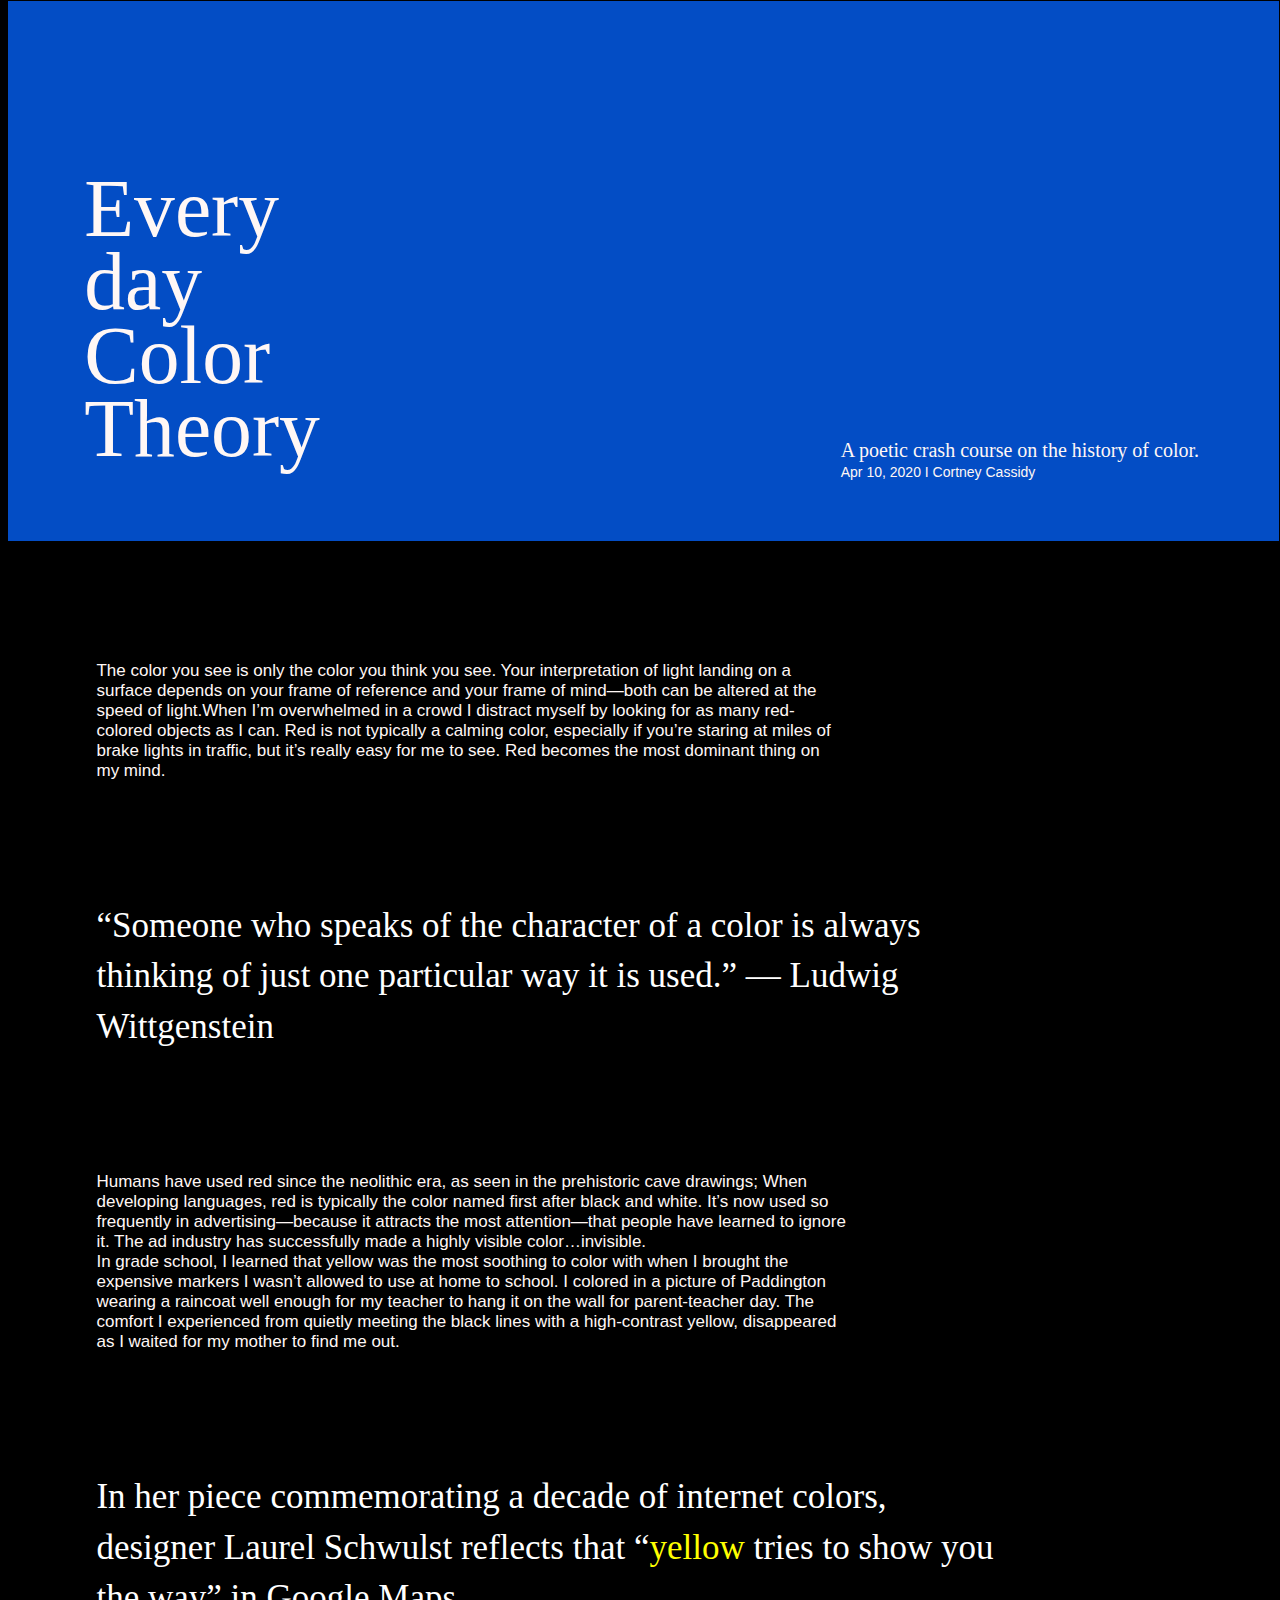
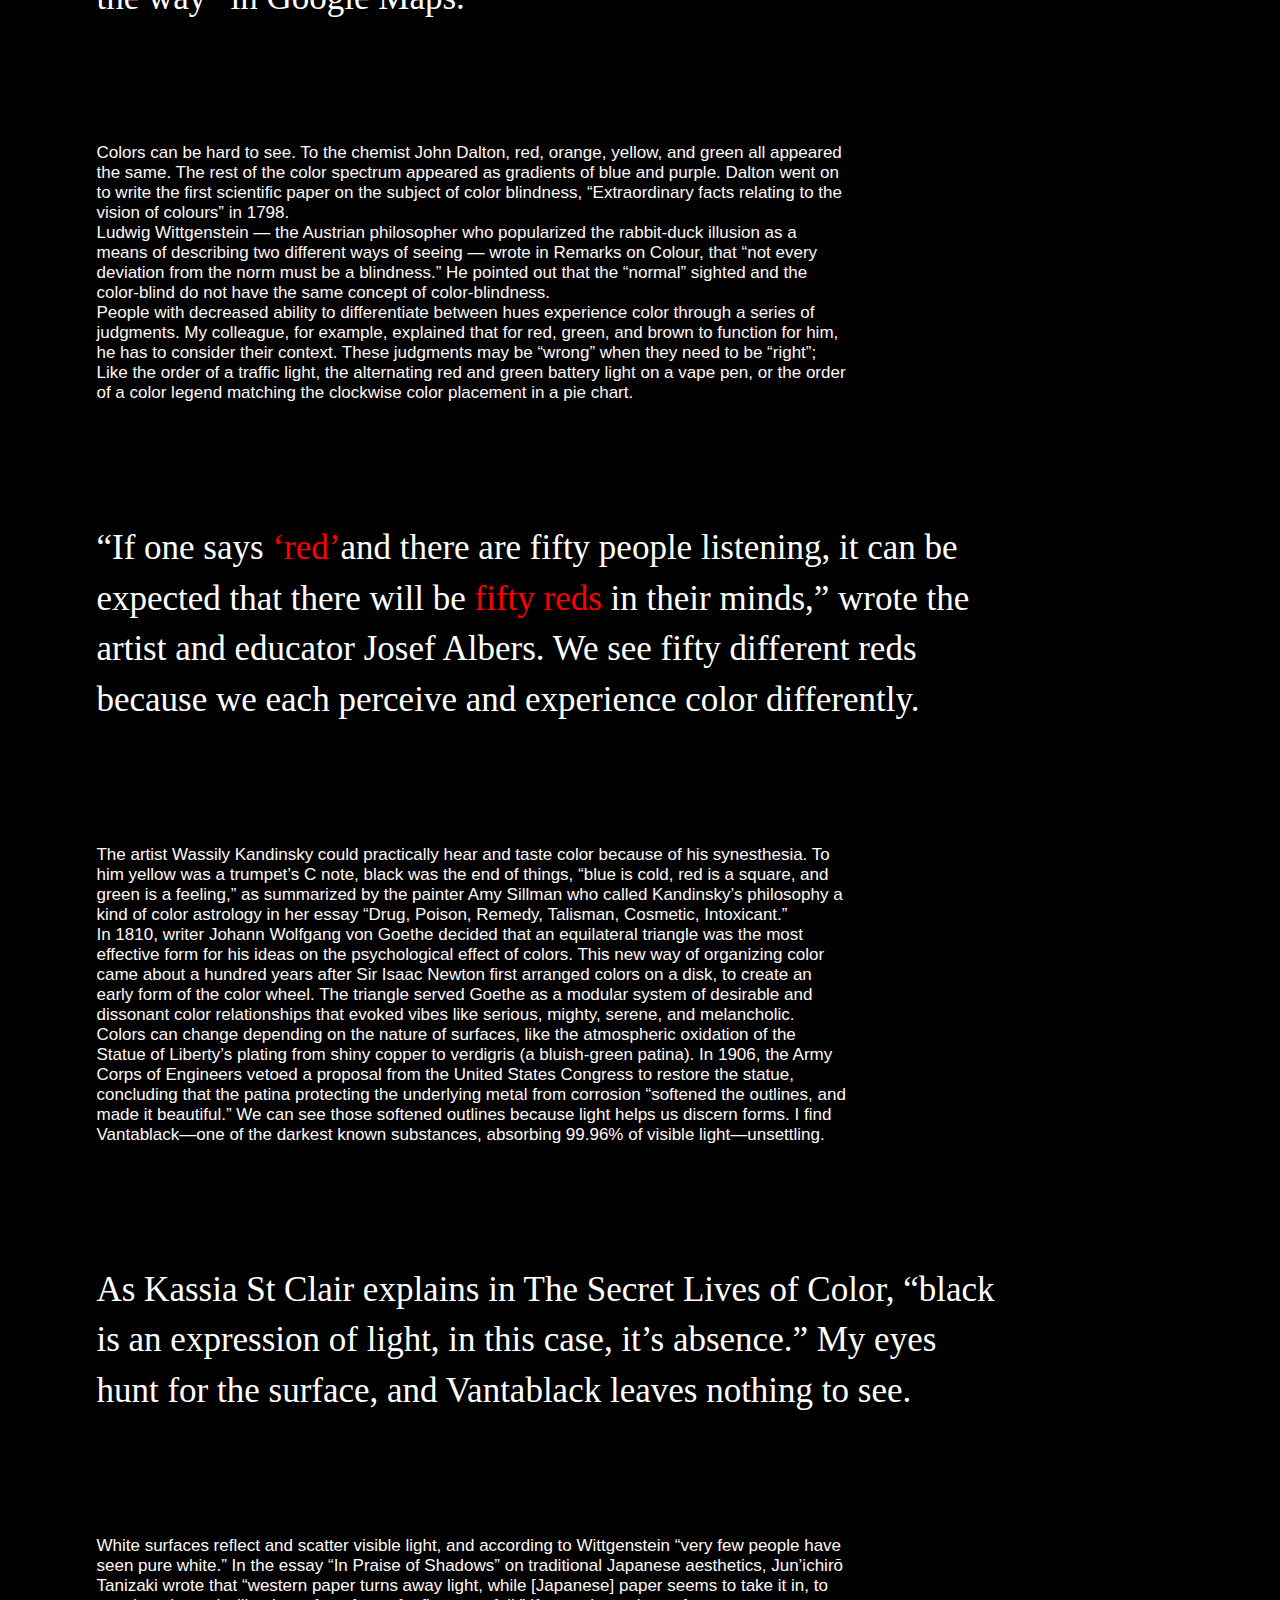
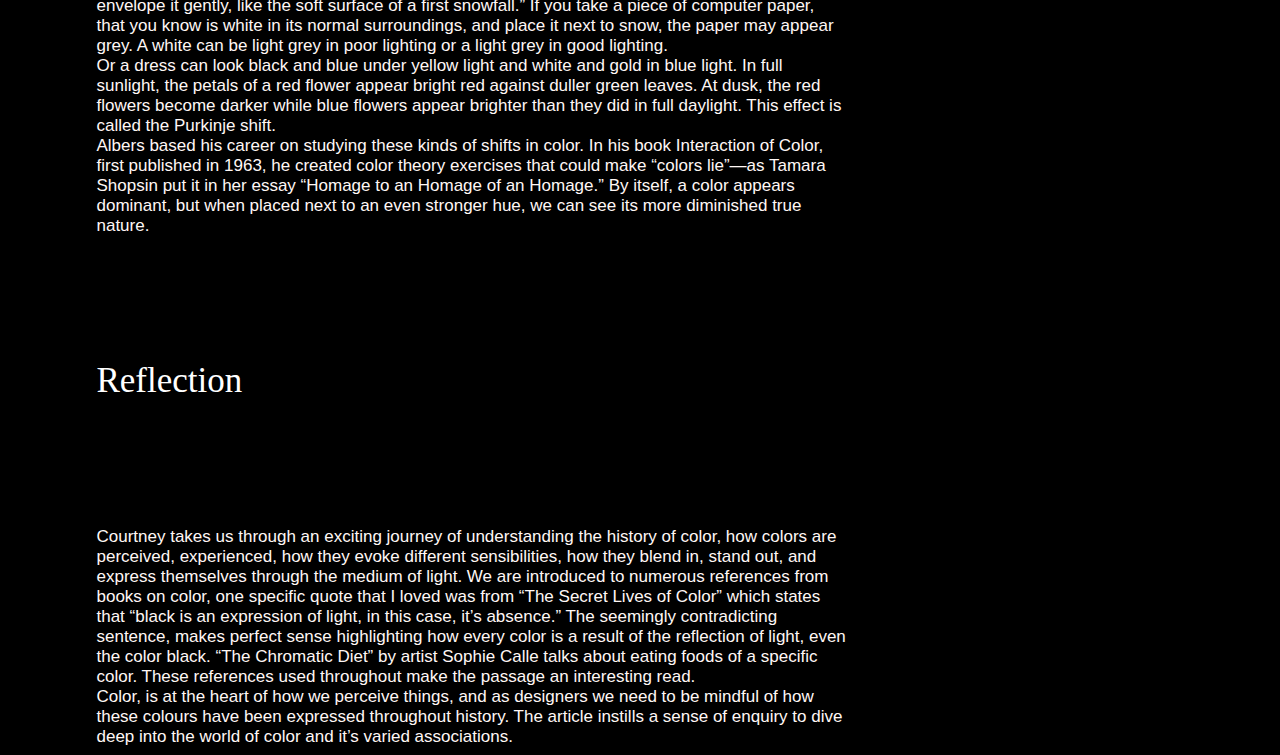
==== commit 71742025: "color page- responsive" ====
--- a/color/index.html
+++ b/color/index.html
@@ -11,7 +11,7 @@
 
 <body>
   <div class="heading" style="padding-left:6.5%">
-    Every<br>day <br>Color<br> Theory
+    <div class="title">Every<br>day <br>Color<br> Theory</div> 
     <p><span id="head">A poetic crash course on the history of color.</span><br> Apr 10, 2020 I Cortney Cassidy</p>
   </div>
 
--- a/color/style.css
+++ b/color/style.css
@@ -30,13 +30,20 @@
   font-style: normal;
   margin: -7px;
   position: relative;
-  height: 470px;
+  height: 540px;
   font-size: var(--heading);
   margin-bottom: 120px;
-  line-height: auto;
+  line-height: 1.3;
   margin-left: 7%;
   color: #FFF7F5;
   }
+
+.heading .title { 
+  position: absolute;
+  bottom:14%;
+  left: 6%;
+  margin: 0px;
+  line-height: 0.9;}
 
   h1{
   font-family: ClashDisplay-Semibold;
@@ -101,7 +108,31 @@
   display: block;
  }
 
+/* Responsive layout - title */
+@media (max-width: 800px) {
+  .heading .title{
+    top: 28%;
+    width: 100%;
+  }
+}
+
+/* Responsive layout - side header 1 */
+@media (max-width: 800px) {
+  .heading p{
+    top: 63%;
+    left: 8%;
+    font-size: 11px;
+  }
+}
+
+/* Responsive layout - side header 2 */
+@media (max-width: 800px) {
+  .head {
+    font-size: 11px;
+  }
+}
 
 
 
 
+
